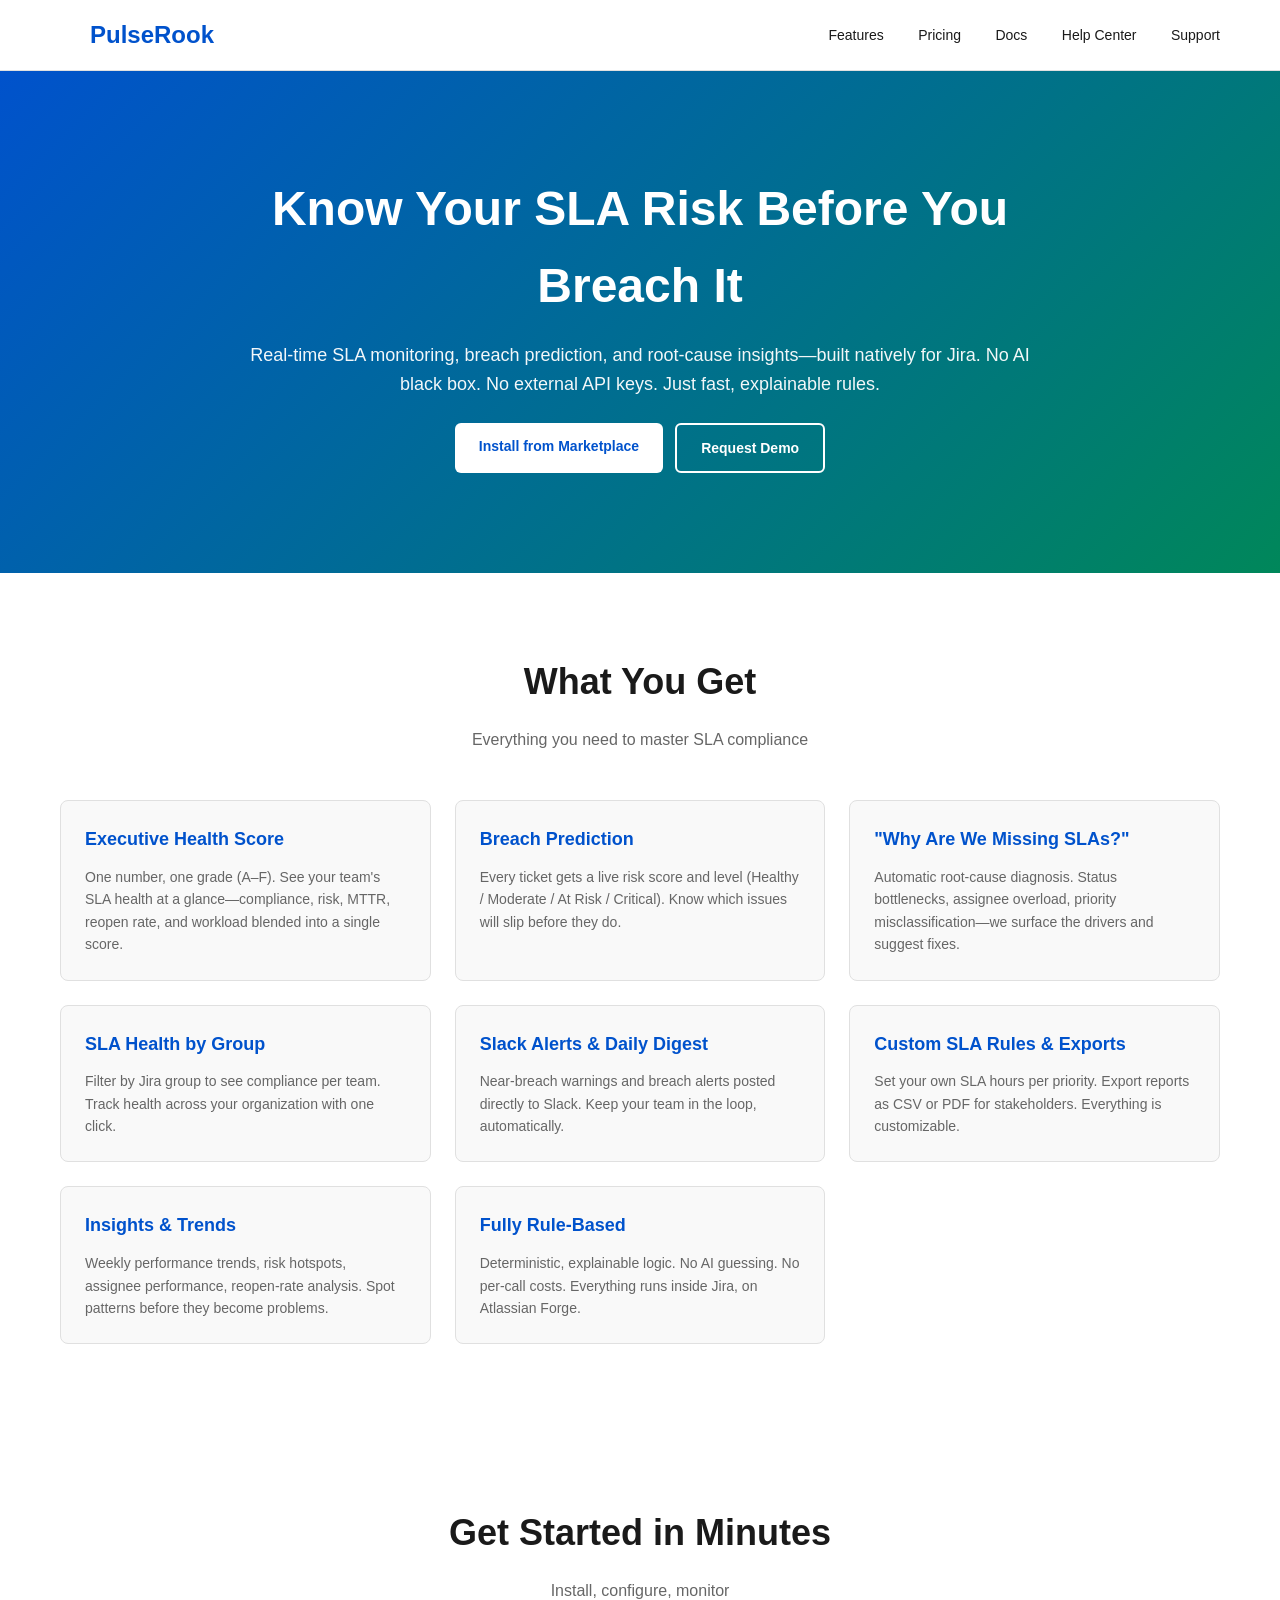
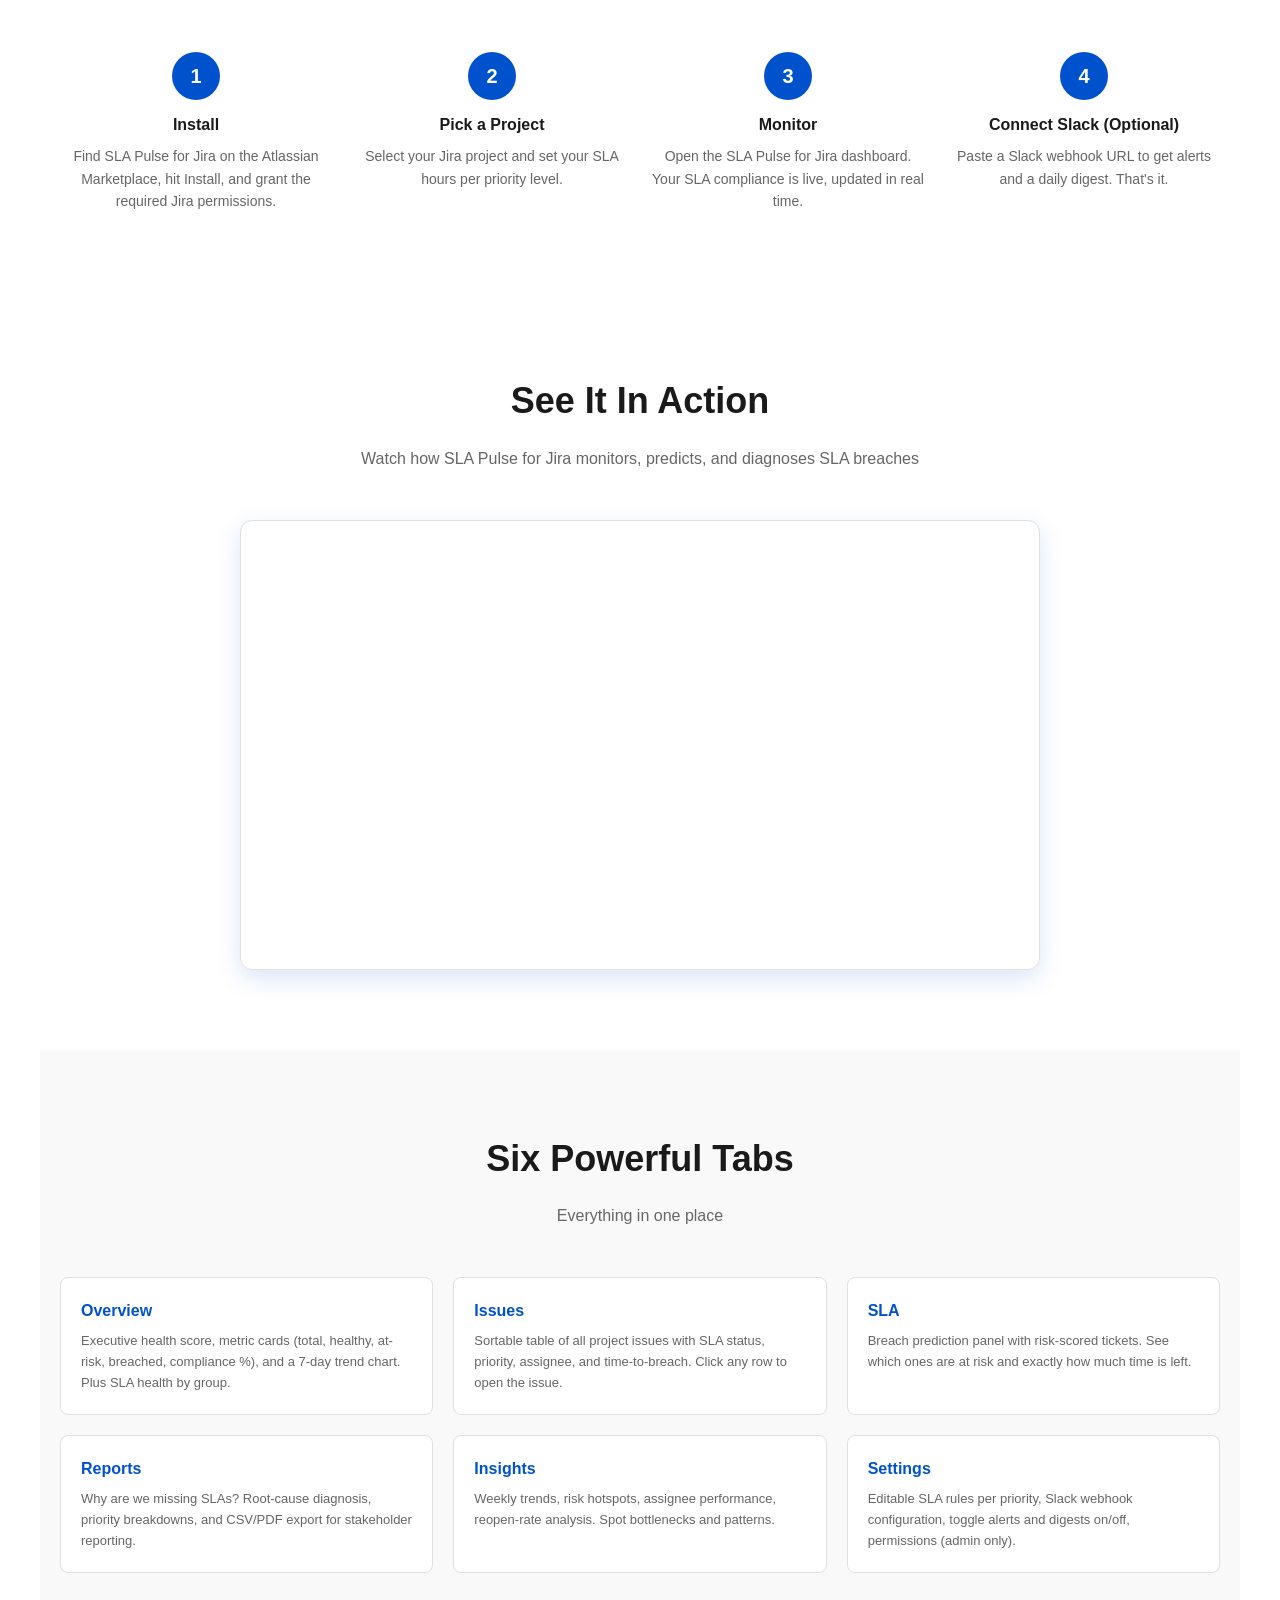
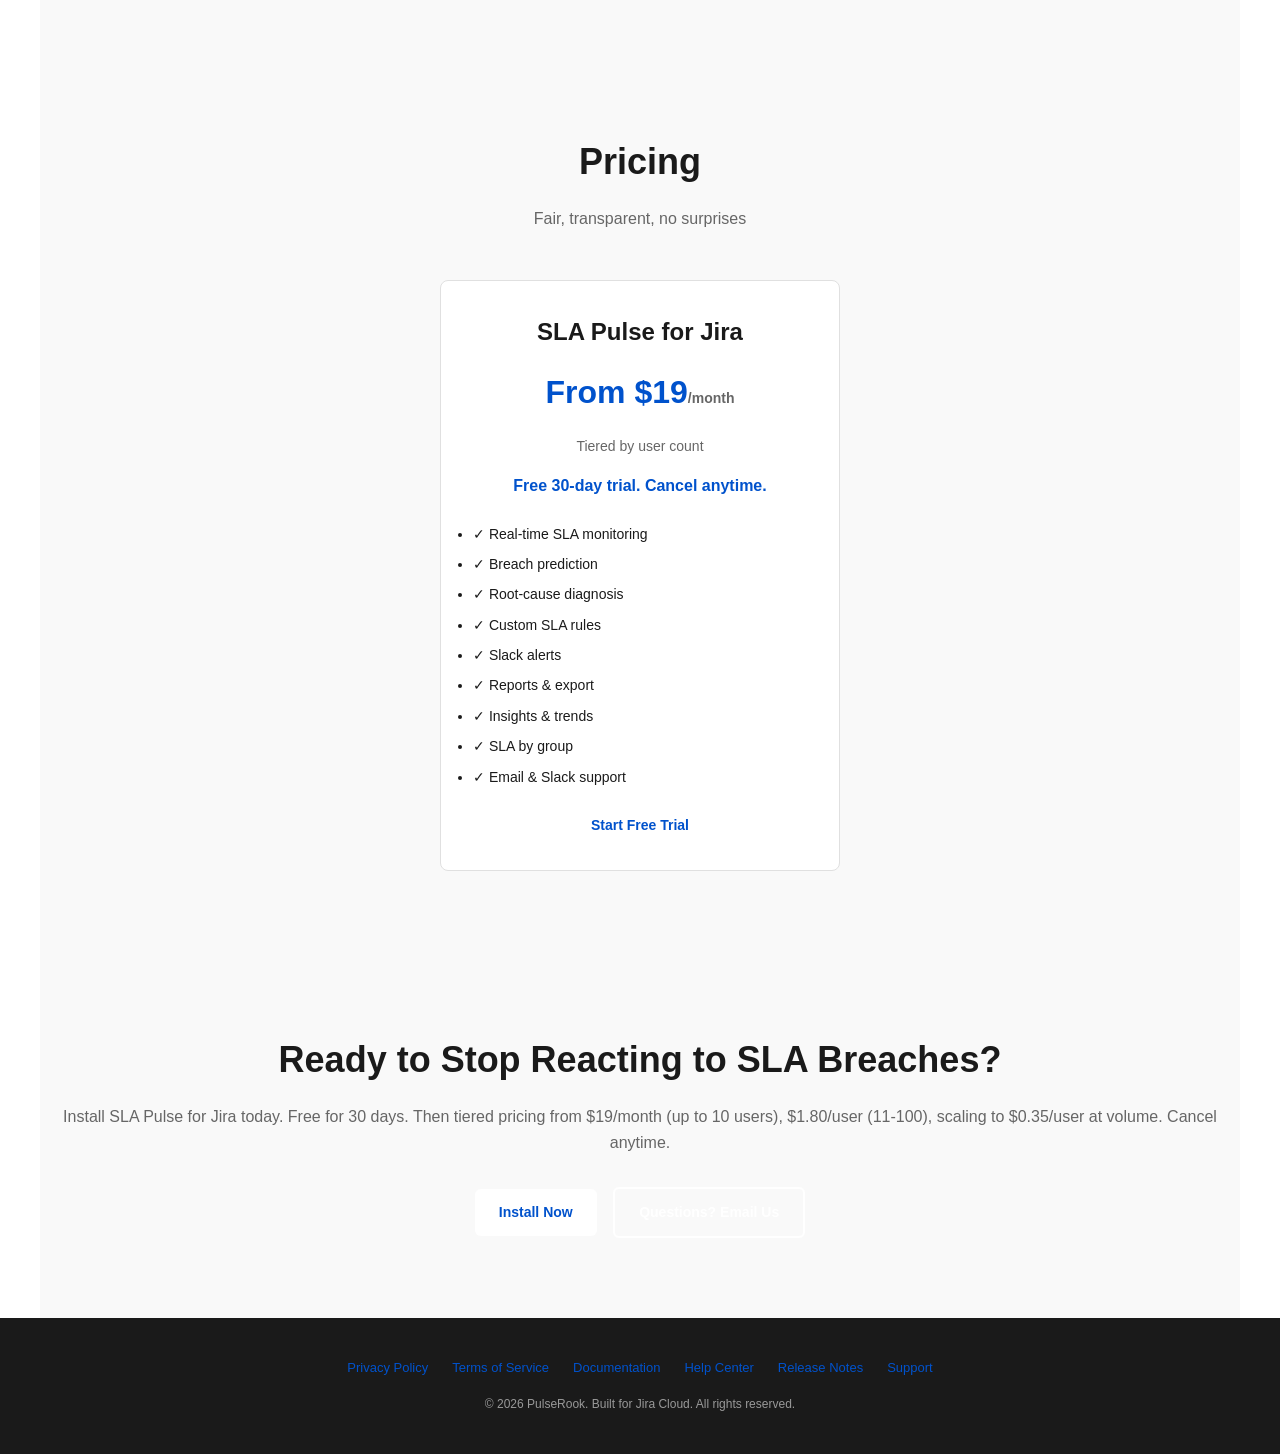
==== index.html @ 2aac39d2 "Embed YouTube demo video on homepage and help center Add a responsive 16:9 YouTube embed (SLA Pulse " ====
<!DOCTYPE html>
<html lang="en">
<head>
    <meta charset="UTF-8">
    <meta name="viewport" content="width=device-width, initial-scale=1.0">
    <title>PulseRook — SLA Pulse for Jira</title>
    <meta name="description" content="Monitor SLA compliance in real-time, predict breaches before they happen, and diagnose root causes—all inside Jira.">
    <style>
        * { margin: 0; padding: 0; box-sizing: border-box; }
        body { font-family: -apple-system, BlinkMacSystemFont, "Segoe UI", Roboto, "Helvetica Neue", sans-serif; line-height: 1.6; color: #1a1a1a; }
        header { background: #fff; border-bottom: 1px solid #e0e0e0; padding: 16px 0; position: sticky; top: 0; z-index: 100; }
        header nav { max-width: 1200px; margin: 0 auto; padding: 0 20px; display: flex; justify-content: space-between; align-items: center; }
        header .logo { font-size: 24px; font-weight: 700; color: #0052CC; text-decoration: none; }
        header a { text-decoration: none; color: #1a1a1a; font-size: 14px; margin-left: 30px; }
        header a:hover { color: #0052CC; }

        .hero { background: linear-gradient(135deg, #0052CC 0%, #00875A 100%); color: white; padding: 100px 20px; text-align: center; }
        .hero-content { max-width: 800px; margin: 0 auto; }
        .hero h1 { font-size: 48px; font-weight: 700; margin-bottom: 16px; }
        .hero p { font-size: 18px; margin-bottom: 24px; opacity: 0.95; }
        .cta-buttons { display: flex; gap: 12px; justify-content: center; flex-wrap: wrap; }
        .btn { padding: 12px 24px; border-radius: 6px; text-decoration: none; font-weight: 600; font-size: 14px; cursor: pointer; border: none; transition: all 0.3s; }
        .btn-primary { background: white; color: #0052CC; }
        .btn-primary:hover { background: #f5f5f5; }
        .btn-secondary { background: transparent; color: white; border: 2px solid white; }
        .btn-secondary:hover { background: rgba(255,255,255,0.1); }

        .section { max-width: 1200px; margin: 0 auto; padding: 80px 20px; }
        .section h2 { font-size: 36px; font-weight: 700; margin-bottom: 16px; text-align: center; color: #1a1a1a; }
        .section-subtitle { text-align: center; font-size: 16px; color: #666; margin-bottom: 48px; }

        .features { display: grid; grid-template-columns: repeat(auto-fit, minmax(300px, 1fr)); gap: 24px; }
        .feature-card { padding: 24px; background: #f9f9f9; border-radius: 8px; border: 1px solid #e0e0e0; }
        .feature-card h3 { font-size: 18px; font-weight: 700; margin-bottom: 12px; color: #0052CC; }
        .feature-card p { font-size: 14px; color: #666; }

        .pricing { background: #f9f9f9; }
        .pricing-card { background: white; border: 1px solid #e0e0e0; border-radius: 8px; padding: 32px; text-align: center; margin: 0 auto; max-width: 400px; }
        .pricing-card h3 { font-size: 24px; font-weight: 700; margin-bottom: 8px; }
        .pricing-card .price { font-size: 32px; font-weight: 700; color: #0052CC; margin: 16px 0; }
        .pricing-card .period { color: #666; font-size: 14px; }
        .pricing-card .benefits { text-align: left; margin: 24px 0; font-size: 14px; }
        .pricing-card .benefits li { margin: 8px 0; }
        .pricing-card .btn { width: 100%; margin-top: 24px; }

        .how-it-works { background: white; }
        .steps { display: grid; grid-template-columns: repeat(auto-fit, minmax(250px, 1fr)); gap: 24px; margin-top: 32px; }
        .step { text-align: center; }
        .step-number { display: inline-block; width: 48px; height: 48px; background: #0052CC; color: white; border-radius: 50%; line-height: 48px; font-weight: 700; font-size: 20px; margin-bottom: 12px; }
        .step h3 { font-size: 16px; font-weight: 700; margin-bottom: 8px; }
        .step p { font-size: 14px; color: #666; }

        .video-section { background: white; }
        .video-wrapper { position: relative; max-width: 800px; margin: 0 auto; aspect-ratio: 16 / 9; border-radius: 12px; overflow: hidden; border: 1px solid #e0e0e0; box-shadow: 0 8px 24px rgba(0, 82, 204, 0.15); }
        .video-wrapper iframe { width: 100%; height: 100%; display: block; border: 0; }

        .tabs { background: #f9f9f9; }
        .tabs-content { display: grid; grid-template-columns: repeat(auto-fit, minmax(280px, 1fr)); gap: 20px; margin-top: 32px; }
        .tab-card { background: white; padding: 20px; border-radius: 8px; border: 1px solid #e0e0e0; }
        .tab-card .tab-name { font-size: 16px; font-weight: 700; color: #0052CC; margin-bottom: 8px; }
        .tab-card p { font-size: 13px; color: #666; }

        footer { background: #1a1a1a; color: white; padding: 40px 20px; text-align: center; }
        footer a { color: #0052CC; text-decoration: none; }
        footer a:hover { text-decoration: underline; }
        .footer-links { max-width: 1200px; margin: 0 auto; display: flex; justify-content: center; gap: 24px; flex-wrap: wrap; font-size: 13px; margin-bottom: 16px; }
        .footer-copyright { font-size: 12px; color: #999; }
    </style>
</head>
<body>
    <!-- Header -->
    <header>
        <nav>
            <a href="#" class="logo">PulseRook</a>
            <div>
                <a href="#features">Features</a>
                <a href="#pricing">Pricing</a>
                <a href="https://pulserook.com/documentation.html" target="_blank">Docs</a>
                <a href="https://pulserook.com/help-center.html" target="_blank">Help Center</a>
                <a href="mailto:support@pulserook.com">Support</a>
            </div>
        </nav>
    </header>

    <!-- Hero -->
    <section class="hero">
        <div class="hero-content">
            <h1>Know Your SLA Risk Before You Breach It</h1>
            <p>Real-time SLA monitoring, breach prediction, and root-cause insights—built natively for Jira. No AI black box. No external API keys. Just fast, explainable rules.</p>
            <div class="cta-buttons">
                <a href="https://marketplace.atlassian.com" class="btn btn-primary">Install from Marketplace</a>
                <a href="mailto:support@pulserook.com?subject=SLA Pulse for Jira Demo" class="btn btn-secondary">Request Demo</a>
            </div>
        </div>
    </section>

    <!-- Features -->
    <section class="section">
        <h2>What You Get</h2>
        <p class="section-subtitle">Everything you need to master SLA compliance</p>
        <div class="features">
            <div class="feature-card">
                <h3>Executive Health Score</h3>
                <p>One number, one grade (A–F). See your team's SLA health at a glance—compliance, risk, MTTR, reopen rate, and workload blended into a single score.</p>
            </div>
            <div class="feature-card">
                <h3>Breach Prediction</h3>
                <p>Every ticket gets a live risk score and level (Healthy / Moderate / At Risk / Critical). Know which issues will slip before they do.</p>
            </div>
            <div class="feature-card">
                <h3>"Why Are We Missing SLAs?"</h3>
                <p>Automatic root-cause diagnosis. Status bottlenecks, assignee overload, priority misclassification—we surface the drivers and suggest fixes.</p>
            </div>
            <div class="feature-card">
                <h3>SLA Health by Group</h3>
                <p>Filter by Jira group to see compliance per team. Track health across your organization with one click.</p>
            </div>
            <div class="feature-card">
                <h3>Slack Alerts & Daily Digest</h3>
                <p>Near-breach warnings and breach alerts posted directly to Slack. Keep your team in the loop, automatically.</p>
            </div>
            <div class="feature-card">
                <h3>Custom SLA Rules & Exports</h3>
                <p>Set your own SLA hours per priority. Export reports as CSV or PDF for stakeholders. Everything is customizable.</p>
            </div>
            <div class="feature-card">
                <h3>Insights & Trends</h3>
                <p>Weekly performance trends, risk hotspots, assignee performance, reopen-rate analysis. Spot patterns before they become problems.</p>
            </div>
            <div class="feature-card">
                <h3>Fully Rule-Based</h3>
                <p>Deterministic, explainable logic. No AI guessing. No per-call costs. Everything runs inside Jira, on Atlassian Forge.</p>
            </div>
        </div>
    </section>

    <!-- How It Works -->
    <section class="section how-it-works">
        <h2>Get Started in Minutes</h2>
        <p class="section-subtitle">Install, configure, monitor</p>
        <div class="steps">
            <div class="step">
                <div class="step-number">1</div>
                <h3>Install</h3>
                <p>Find SLA Pulse for Jira on the Atlassian Marketplace, hit Install, and grant the required Jira permissions.</p>
            </div>
            <div class="step">
                <div class="step-number">2</div>
                <h3>Pick a Project</h3>
                <p>Select your Jira project and set your SLA hours per priority level.</p>
            </div>
            <div class="step">
                <div class="step-number">3</div>
                <h3>Monitor</h3>
                <p>Open the SLA Pulse for Jira dashboard. Your SLA compliance is live, updated in real time.</p>
            </div>
            <div class="step">
                <div class="step-number">4</div>
                <h3>Connect Slack (Optional)</h3>
                <p>Paste a Slack webhook URL to get alerts and a daily digest. That's it.</p>
            </div>
        </div>
    </section>

    <!-- Demo Video -->
    <section class="section video-section">
        <h2>See It In Action</h2>
        <p class="section-subtitle">Watch how SLA Pulse for Jira monitors, predicts, and diagnoses SLA breaches</p>
        <div class="video-wrapper">
            <iframe
                src="https://www.youtube.com/embed/7v_6nuRh0h0"
                title="Stop Missing SLA Deadlines | SLA Pulse for Jira"
                allow="accelerometer; autoplay; clipboard-write; encrypted-media; gyroscope; picture-in-picture"
                allowfullscreen
                loading="lazy"></iframe>
        </div>
    </section>

    <!-- Tabs Overview -->
    <section class="section tabs">
        <h2>Six Powerful Tabs</h2>
        <p class="section-subtitle">Everything in one place</p>
        <div class="tabs-content">
            <div class="tab-card">
                <div class="tab-name">Overview</div>
                <p>Executive health score, metric cards (total, healthy, at-risk, breached, compliance %), and a 7-day trend chart. Plus SLA health by group.</p>
            </div>
            <div class="tab-card">
                <div class="tab-name">Issues</div>
                <p>Sortable table of all project issues with SLA status, priority, assignee, and time-to-breach. Click any row to open the issue.</p>
            </div>
            <div class="tab-card">
                <div class="tab-name">SLA</div>
                <p>Breach prediction panel with risk-scored tickets. See which ones are at risk and exactly how much time is left.</p>
            </div>
            <div class="tab-card">
                <div class="tab-name">Reports</div>
                <p>Why are we missing SLAs? Root-cause diagnosis, priority breakdowns, and CSV/PDF export for stakeholder reporting.</p>
            </div>
            <div class="tab-card">
                <div class="tab-name">Insights</div>
                <p>Weekly trends, risk hotspots, assignee performance, reopen-rate analysis. Spot bottlenecks and patterns.</p>
            </div>
            <div class="tab-card">
                <div class="tab-name">Settings</div>
                <p>Editable SLA rules per priority, Slack webhook configuration, toggle alerts and digests on/off, permissions (admin only).</p>
            </div>
        </div>
    </section>

    <!-- Pricing -->
    <section class="section pricing">
        <h2>Pricing</h2>
        <p class="section-subtitle">Fair, transparent, no surprises</p>
        <div class="pricing-card">
            <h3>SLA Pulse for Jira</h3>
            <div class="price">From $19<span class="period">/month</span></div>
            <p style="color: #666; font-size: 14px; margin-bottom: 16px;">Tiered by user count</p>
            <p style="color: #0052CC; font-weight: 600; margin-bottom: 16px;">Free 30-day trial. Cancel anytime.</p>
            <ul class="benefits">
                <li>✓ Real-time SLA monitoring</li>
                <li>✓ Breach prediction</li>
                <li>✓ Root-cause diagnosis</li>
                <li>✓ Custom SLA rules</li>
                <li>✓ Slack alerts</li>
                <li>✓ Reports & export</li>
                <li>✓ Insights & trends</li>
                <li>✓ SLA by group</li>
                <li>✓ Email & Slack support</li>
            </ul>
            <a href="https://marketplace.atlassian.com" class="btn btn-primary">Start Free Trial</a>
        </div>
    </section>

    <!-- CTA -->
    <section class="section" style="text-align: center; background: #f9f9f9;">
        <h2>Ready to Stop Reacting to SLA Breaches?</h2>
        <p style="font-size: 16px; color: #666; margin: 16px 0 32px;">Install SLA Pulse for Jira today. Free for 30 days. Then tiered pricing from $19/month (up to 10 users), $1.80/user (11-100), scaling to $0.35/user at volume. Cancel anytime.</p>
        <a href="https://marketplace.atlassian.com" class="btn btn-primary" style="display: inline-block; margin-right: 12px;">Install Now</a>
        <a href="mailto:support@pulserook.com" class="btn btn-secondary" style="display: inline-block;">Questions? Email Us</a>
    </section>

    <!-- Footer -->
    <footer>
        <div class="footer-links">
            <a href="https://pulserook.com/privacy.html">Privacy Policy</a>
            <a href="https://pulserook.com/terms.html">Terms of Service</a>
            <a href="https://pulserook.com/documentation.html">Documentation</a>
            <a href="https://pulserook.com/help-center.html">Help Center</a>
            <a href="https://pulserook.com/release-notes.html">Release Notes</a>
            <a href="mailto:support@pulserook.com">Support</a>
        </div>
        <div class="footer-copyright">
            © 2026 PulseRook. Built for Jira Cloud. All rights reserved.
        </div>
    </footer>
</body>
</html>
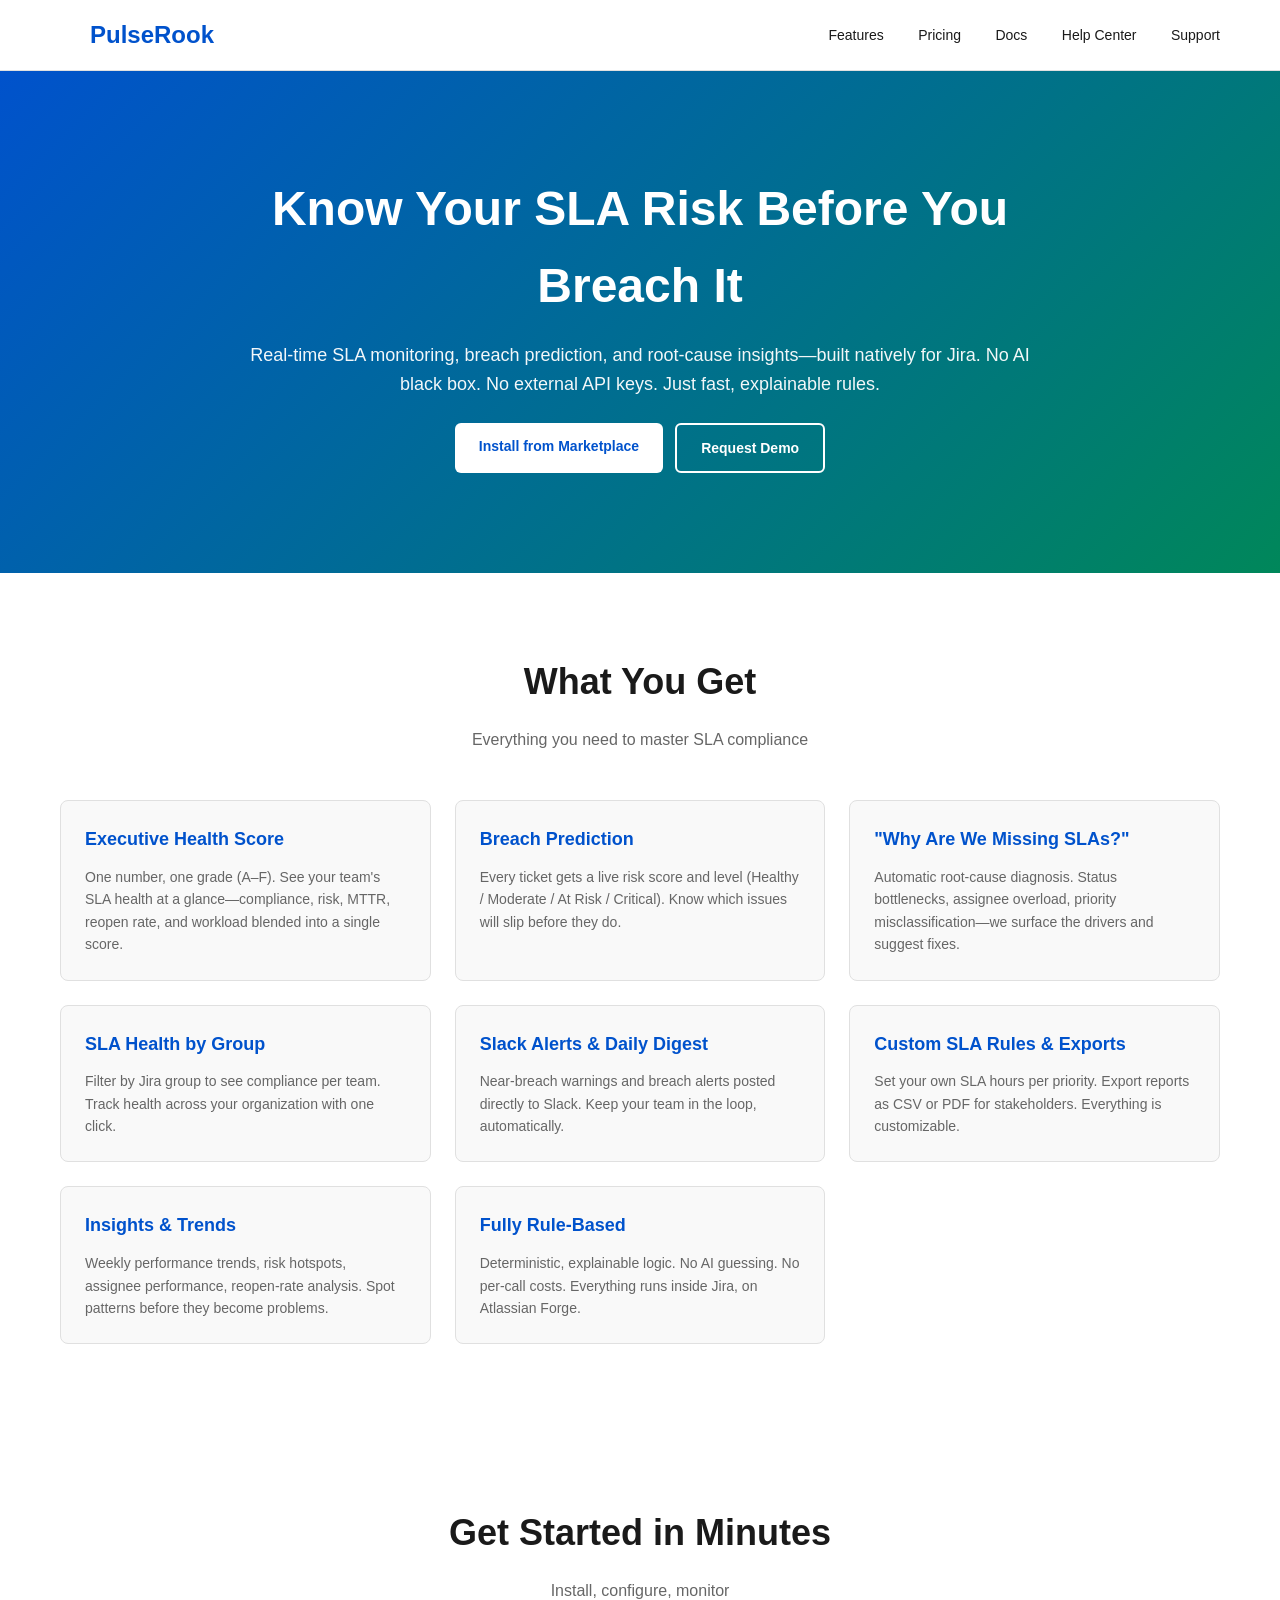
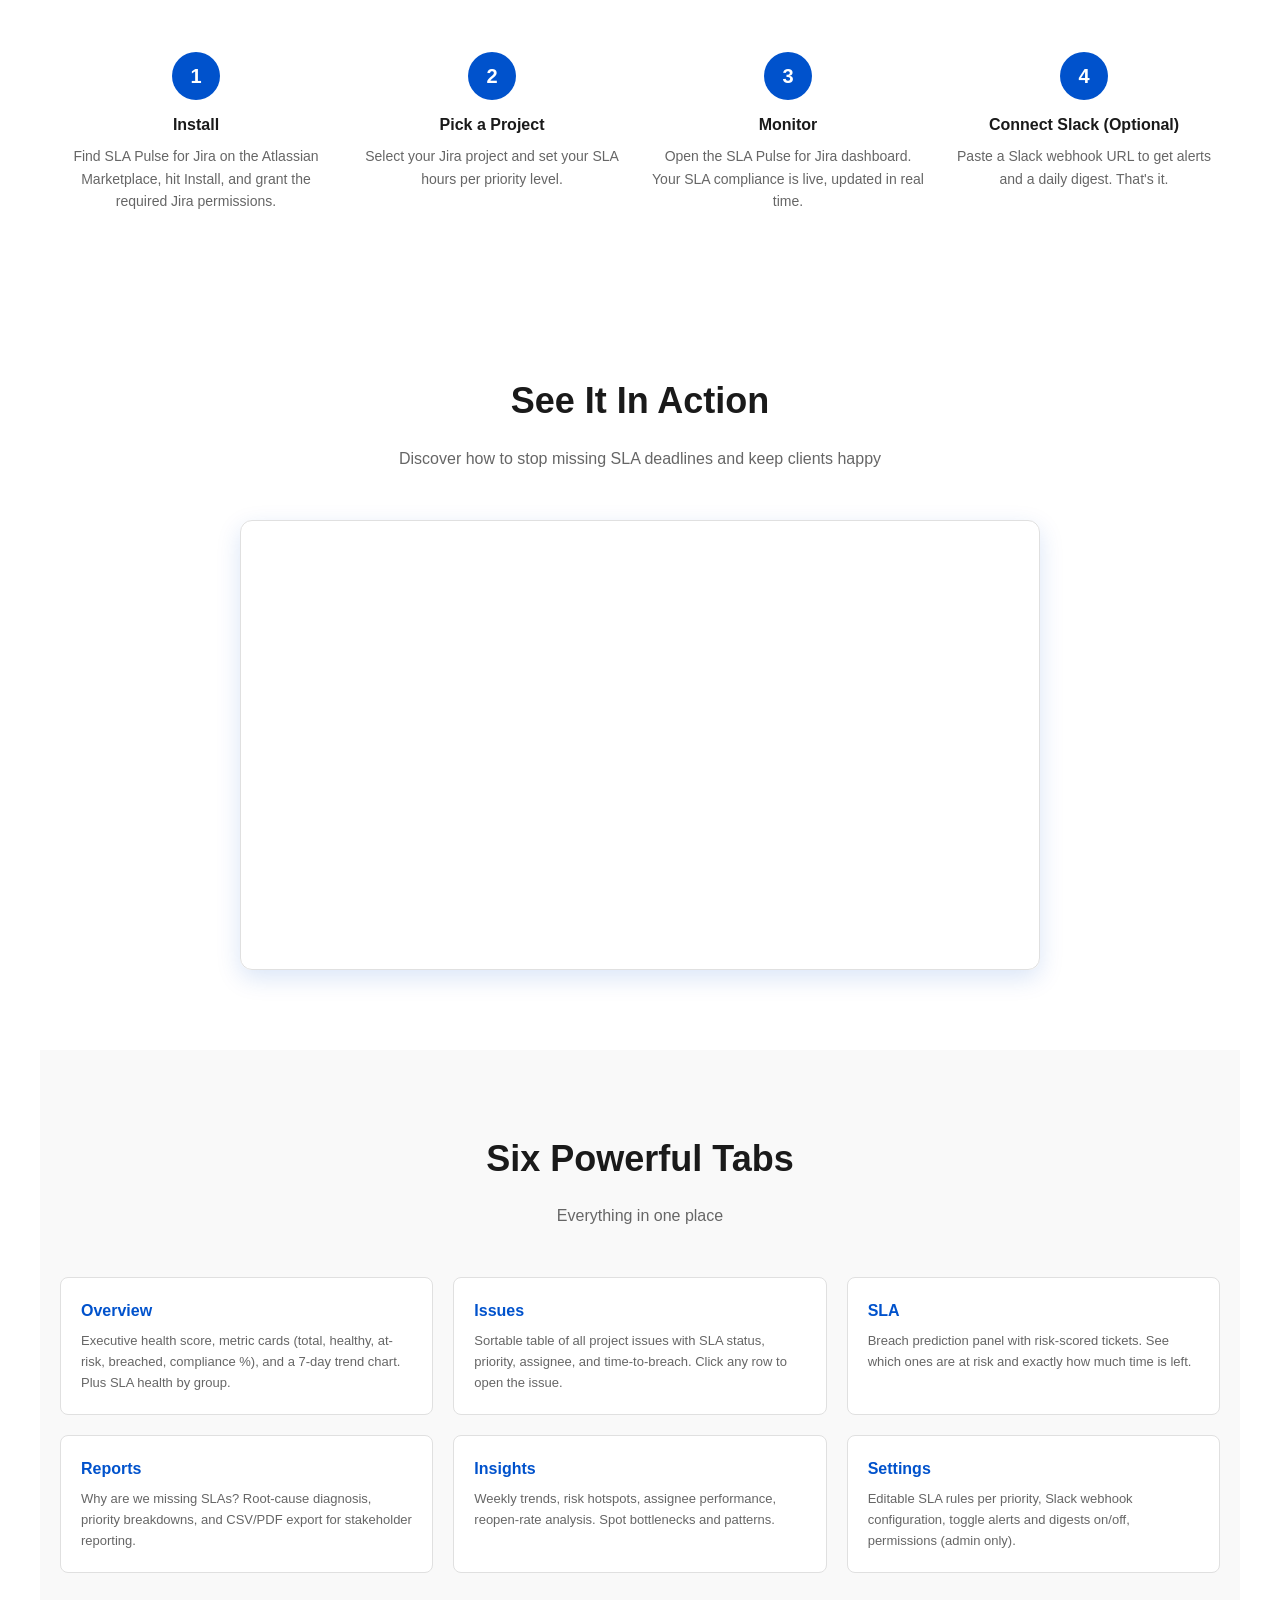
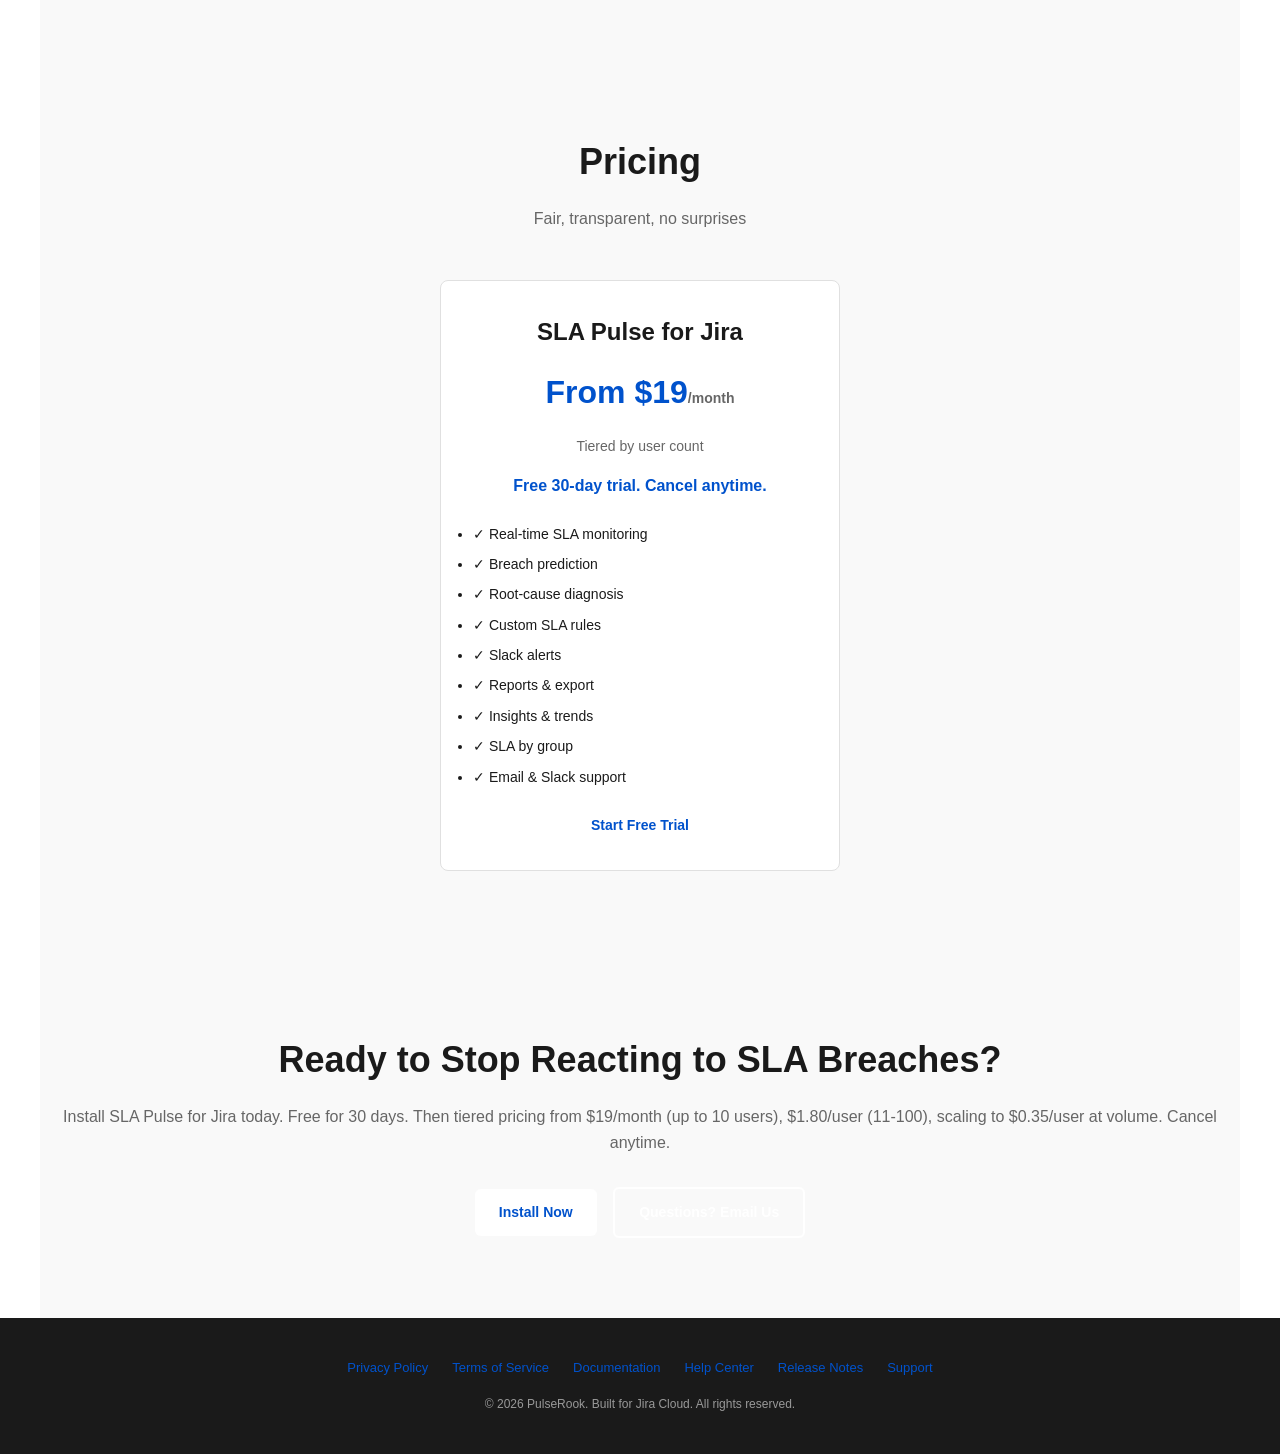
==== commit 6659b827: "Update video section subtitles for promotional video Co-Authored-By: Claude Sonnet 5 <noreply@anthro" ====
--- a/index.html
+++ b/index.html
@@ -165,7 +165,7 @@
     <!-- Demo Video -->
     <section class="section video-section">
         <h2>See It In Action</h2>
-        <p class="section-subtitle">Watch how SLA Pulse for Jira monitors, predicts, and diagnoses SLA breaches</p>
+        <p class="section-subtitle">Discover how to stop missing SLA deadlines and keep clients happy</p>
         <div class="video-wrapper">
             <iframe
                 src="https://www.youtube.com/embed/7v_6nuRh0h0"
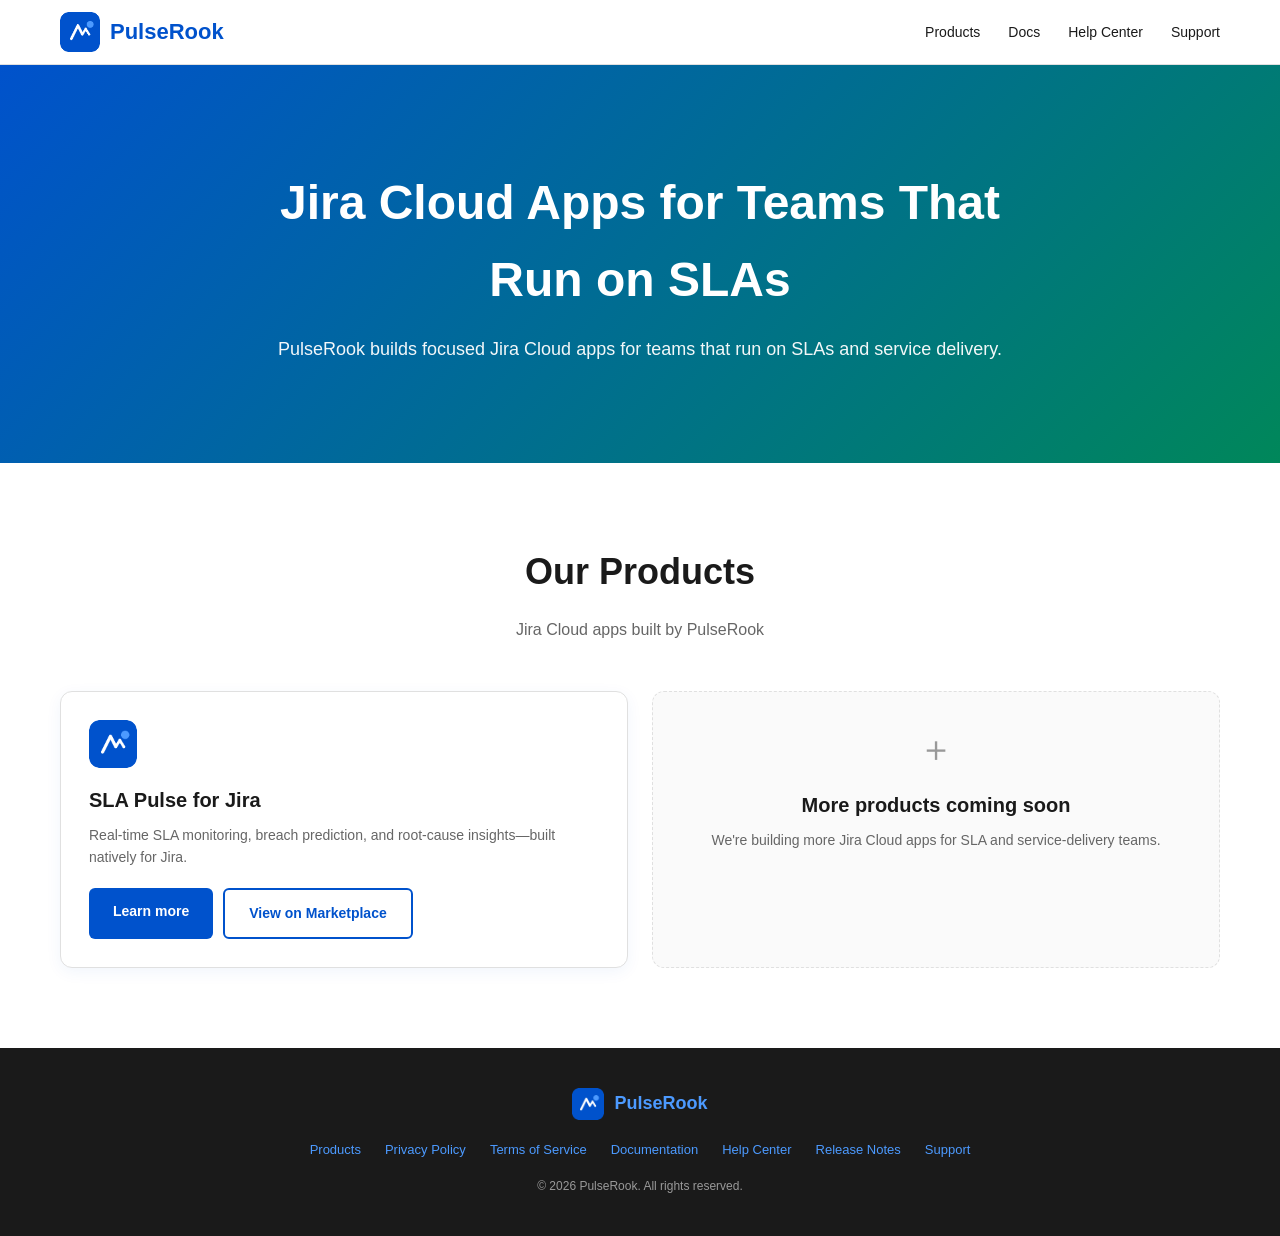
==== commit a024b0a7: "Restructure site as a multi-product company site - New company homepage (index.html) with a short Pu" ====
--- a/index.html
+++ b/index.html
@@ -3,255 +3,94 @@
 <head>
     <meta charset="UTF-8">
     <meta name="viewport" content="width=device-width, initial-scale=1.0">
-    <title>PulseRook — SLA Pulse for Jira</title>
-    <meta name="description" content="Monitor SLA compliance in real-time, predict breaches before they happen, and diagnose root causes—all inside Jira.">
+    <title>PulseRook — Jira Cloud Apps</title>
+    <meta name="description" content="PulseRook builds Jira Cloud apps for teams that run on SLAs and service delivery.">
+    <link rel="icon" type="image/png" href="assets/pulserook-logo.png">
+    <link rel="stylesheet" href="assets/site.css">
     <style>
         * { margin: 0; padding: 0; box-sizing: border-box; }
         body { font-family: -apple-system, BlinkMacSystemFont, "Segoe UI", Roboto, "Helvetica Neue", sans-serif; line-height: 1.6; color: #1a1a1a; }
-        header { background: #fff; border-bottom: 1px solid #e0e0e0; padding: 16px 0; position: sticky; top: 0; z-index: 100; }
-        header nav { max-width: 1200px; margin: 0 auto; padding: 0 20px; display: flex; justify-content: space-between; align-items: center; }
-        header .logo { font-size: 24px; font-weight: 700; color: #0052CC; text-decoration: none; }
-        header a { text-decoration: none; color: #1a1a1a; font-size: 14px; margin-left: 30px; }
-        header a:hover { color: #0052CC; }
 
         .hero { background: linear-gradient(135deg, #0052CC 0%, #00875A 100%); color: white; padding: 100px 20px; text-align: center; }
         .hero-content { max-width: 800px; margin: 0 auto; }
         .hero h1 { font-size: 48px; font-weight: 700; margin-bottom: 16px; }
-        .hero p { font-size: 18px; margin-bottom: 24px; opacity: 0.95; }
-        .cta-buttons { display: flex; gap: 12px; justify-content: center; flex-wrap: wrap; }
-        .btn { padding: 12px 24px; border-radius: 6px; text-decoration: none; font-weight: 600; font-size: 14px; cursor: pointer; border: none; transition: all 0.3s; }
-        .btn-primary { background: white; color: #0052CC; }
-        .btn-primary:hover { background: #f5f5f5; }
-        .btn-secondary { background: transparent; color: white; border: 2px solid white; }
-        .btn-secondary:hover { background: rgba(255,255,255,0.1); }
+        .hero p { font-size: 18px; opacity: 0.95; }
 
         .section { max-width: 1200px; margin: 0 auto; padding: 80px 20px; }
         .section h2 { font-size: 36px; font-weight: 700; margin-bottom: 16px; text-align: center; color: #1a1a1a; }
         .section-subtitle { text-align: center; font-size: 16px; color: #666; margin-bottom: 48px; }
-
-        .features { display: grid; grid-template-columns: repeat(auto-fit, minmax(300px, 1fr)); gap: 24px; }
-        .feature-card { padding: 24px; background: #f9f9f9; border-radius: 8px; border: 1px solid #e0e0e0; }
-        .feature-card h3 { font-size: 18px; font-weight: 700; margin-bottom: 12px; color: #0052CC; }
-        .feature-card p { font-size: 14px; color: #666; }
-
-        .pricing { background: #f9f9f9; }
-        .pricing-card { background: white; border: 1px solid #e0e0e0; border-radius: 8px; padding: 32px; text-align: center; margin: 0 auto; max-width: 400px; }
-        .pricing-card h3 { font-size: 24px; font-weight: 700; margin-bottom: 8px; }
-        .pricing-card .price { font-size: 32px; font-weight: 700; color: #0052CC; margin: 16px 0; }
-        .pricing-card .period { color: #666; font-size: 14px; }
-        .pricing-card .benefits { text-align: left; margin: 24px 0; font-size: 14px; }
-        .pricing-card .benefits li { margin: 8px 0; }
-        .pricing-card .btn { width: 100%; margin-top: 24px; }
-
-        .how-it-works { background: white; }
-        .steps { display: grid; grid-template-columns: repeat(auto-fit, minmax(250px, 1fr)); gap: 24px; margin-top: 32px; }
-        .step { text-align: center; }
-        .step-number { display: inline-block; width: 48px; height: 48px; background: #0052CC; color: white; border-radius: 50%; line-height: 48px; font-weight: 700; font-size: 20px; margin-bottom: 12px; }
-        .step h3 { font-size: 16px; font-weight: 700; margin-bottom: 8px; }
-        .step p { font-size: 14px; color: #666; }
-
-        .video-section { background: white; }
-        .video-wrapper { position: relative; max-width: 800px; margin: 0 auto; aspect-ratio: 16 / 9; border-radius: 12px; overflow: hidden; border: 1px solid #e0e0e0; box-shadow: 0 8px 24px rgba(0, 82, 204, 0.15); }
-        .video-wrapper iframe { width: 100%; height: 100%; display: block; border: 0; }
-
-        .tabs { background: #f9f9f9; }
-        .tabs-content { display: grid; grid-template-columns: repeat(auto-fit, minmax(280px, 1fr)); gap: 20px; margin-top: 32px; }
-        .tab-card { background: white; padding: 20px; border-radius: 8px; border: 1px solid #e0e0e0; }
-        .tab-card .tab-name { font-size: 16px; font-weight: 700; color: #0052CC; margin-bottom: 8px; }
-        .tab-card p { font-size: 13px; color: #666; }
-
-        footer { background: #1a1a1a; color: white; padding: 40px 20px; text-align: center; }
-        footer a { color: #0052CC; text-decoration: none; }
-        footer a:hover { text-decoration: underline; }
-        .footer-links { max-width: 1200px; margin: 0 auto; display: flex; justify-content: center; gap: 24px; flex-wrap: wrap; font-size: 13px; margin-bottom: 16px; }
-        .footer-copyright { font-size: 12px; color: #999; }
     </style>
 </head>
 <body>
     <!-- Header -->
-    <header>
-        <nav>
-            <a href="#" class="logo">PulseRook</a>
-            <div>
-                <a href="#features">Features</a>
-                <a href="#pricing">Pricing</a>
-                <a href="https://pulserook.com/documentation.html" target="_blank">Docs</a>
-                <a href="https://pulserook.com/help-center.html" target="_blank">Help Center</a>
+    <header class="site-header">
+        <div class="site-header-inner">
+            <a href="index.html" class="brand">
+                <img src="assets/pulserook-logo.png" alt="PulseRook logo" class="brand-logo">
+                <span class="brand-name">PulseRook</span>
+            </a>
+            <input type="checkbox" id="nav-toggle" class="nav-toggle-checkbox">
+            <label for="nav-toggle" class="nav-toggle-label" aria-label="Toggle menu">
+                <span></span><span></span><span></span>
+            </label>
+            <nav class="site-nav">
+                <a href="index.html#products">Products</a>
+                <a href="documentation.html">Docs</a>
+                <a href="help-center.html">Help Center</a>
                 <a href="mailto:support@pulserook.com">Support</a>
-            </div>
-        </nav>
+            </nav>
+        </div>
     </header>
 
-    <!-- Hero -->
+    <!-- Hero / Company intro -->
     <section class="hero">
         <div class="hero-content">
-            <h1>Know Your SLA Risk Before You Breach It</h1>
-            <p>Real-time SLA monitoring, breach prediction, and root-cause insights—built natively for Jira. No AI black box. No external API keys. Just fast, explainable rules.</p>
-            <div class="cta-buttons">
-                <a href="https://marketplace.atlassian.com" class="btn btn-primary">Install from Marketplace</a>
-                <a href="mailto:support@pulserook.com?subject=SLA Pulse for Jira Demo" class="btn btn-secondary">Request Demo</a>
+            <h1>Jira Cloud Apps for Teams That Run on SLAs</h1>
+            <p>PulseRook builds focused Jira Cloud apps for teams that run on SLAs and service delivery.</p>
+        </div>
+    </section>
+
+    <!-- Our Products -->
+    <section class="section" id="products">
+        <h2>Our Products</h2>
+        <p class="section-subtitle">Jira Cloud apps built by PulseRook</p>
+        <div class="products-grid">
+            <div class="product-card">
+                <img src="assets/pulserook-logo.png" alt="SLA Pulse for Jira logo" class="product-logo">
+                <h3>SLA Pulse for Jira</h3>
+                <p>Real-time SLA monitoring, breach prediction, and root-cause insights—built natively for Jira.</p>
+                <div class="product-actions">
+                    <a href="sla-pulse-for-jira.html" class="btn btn-primary">Learn more</a>
+                    <a href="https://marketplace.atlassian.com/apps/3460167006/sla-pulse-for-jira" class="btn btn-secondary">View on Marketplace</a>
+                </div>
+            </div>
+            <div class="product-card coming-soon">
+                <div class="coming-soon-icon">＋</div>
+                <h3>More products coming soon</h3>
+                <p>We're building more Jira Cloud apps for SLA and service-delivery teams.</p>
             </div>
         </div>
     </section>
 
-    <!-- Features -->
-    <section class="section">
-        <h2>What You Get</h2>
-        <p class="section-subtitle">Everything you need to master SLA compliance</p>
-        <div class="features">
-            <div class="feature-card">
-                <h3>Executive Health Score</h3>
-                <p>One number, one grade (A–F). See your team's SLA health at a glance—compliance, risk, MTTR, reopen rate, and workload blended into a single score.</p>
+    <!-- Footer -->
+    <footer class="site-footer">
+        <div class="site-footer-inner">
+            <a href="index.html" class="footer-brand">
+                <img src="assets/pulserook-logo.png" alt="PulseRook logo" class="footer-logo">
+                <span>PulseRook</span>
+            </a>
+            <div class="footer-links">
+                <a href="index.html#products">Products</a>
+                <a href="privacy.html">Privacy Policy</a>
+                <a href="terms.html">Terms of Service</a>
+                <a href="documentation.html">Documentation</a>
+                <a href="help-center.html">Help Center</a>
+                <a href="release-notes.html">Release Notes</a>
+                <a href="mailto:support@pulserook.com">Support</a>
             </div>
-            <div class="feature-card">
-                <h3>Breach Prediction</h3>
-                <p>Every ticket gets a live risk score and level (Healthy / Moderate / At Risk / Critical). Know which issues will slip before they do.</p>
+            <div class="footer-copyright">
+                © 2026 PulseRook. All rights reserved.
             </div>
-            <div class="feature-card">
-                <h3>"Why Are We Missing SLAs?"</h3>
-                <p>Automatic root-cause diagnosis. Status bottlenecks, assignee overload, priority misclassification—we surface the drivers and suggest fixes.</p>
-            </div>
-            <div class="feature-card">
-                <h3>SLA Health by Group</h3>
-                <p>Filter by Jira group to see compliance per team. Track health across your organization with one click.</p>
-            </div>
-            <div class="feature-card">
-                <h3>Slack Alerts & Daily Digest</h3>
-                <p>Near-breach warnings and breach alerts posted directly to Slack. Keep your team in the loop, automatically.</p>
-            </div>
-            <div class="feature-card">
-                <h3>Custom SLA Rules & Exports</h3>
-                <p>Set your own SLA hours per priority. Export reports as CSV or PDF for stakeholders. Everything is customizable.</p>
-            </div>
-            <div class="feature-card">
-                <h3>Insights & Trends</h3>
-                <p>Weekly performance trends, risk hotspots, assignee performance, reopen-rate analysis. Spot patterns before they become problems.</p>
-            </div>
-            <div class="feature-card">
-                <h3>Fully Rule-Based</h3>
-                <p>Deterministic, explainable logic. No AI guessing. No per-call costs. Everything runs inside Jira, on Atlassian Forge.</p>
-            </div>
-        </div>
-    </section>
-
-    <!-- How It Works -->
-    <section class="section how-it-works">
-        <h2>Get Started in Minutes</h2>
-        <p class="section-subtitle">Install, configure, monitor</p>
-        <div class="steps">
-            <div class="step">
-                <div class="step-number">1</div>
-                <h3>Install</h3>
-                <p>Find SLA Pulse for Jira on the Atlassian Marketplace, hit Install, and grant the required Jira permissions.</p>
-            </div>
-            <div class="step">
-                <div class="step-number">2</div>
-                <h3>Pick a Project</h3>
-                <p>Select your Jira project and set your SLA hours per priority level.</p>
-            </div>
-            <div class="step">
-                <div class="step-number">3</div>
-                <h3>Monitor</h3>
-                <p>Open the SLA Pulse for Jira dashboard. Your SLA compliance is live, updated in real time.</p>
-            </div>
-            <div class="step">
-                <div class="step-number">4</div>
-                <h3>Connect Slack (Optional)</h3>
-                <p>Paste a Slack webhook URL to get alerts and a daily digest. That's it.</p>
-            </div>
-        </div>
-    </section>
-
-    <!-- Demo Video -->
-    <section class="section video-section">
-        <h2>See It In Action</h2>
-        <p class="section-subtitle">Discover how to stop missing SLA deadlines and keep clients happy</p>
-        <div class="video-wrapper">
-            <iframe
-                src="https://www.youtube.com/embed/7v_6nuRh0h0"
-                title="Stop Missing SLA Deadlines | SLA Pulse for Jira"
-                allow="accelerometer; autoplay; clipboard-write; encrypted-media; gyroscope; picture-in-picture"
-                allowfullscreen
-                loading="lazy"></iframe>
-        </div>
-    </section>
-
-    <!-- Tabs Overview -->
-    <section class="section tabs">
-        <h2>Six Powerful Tabs</h2>
-        <p class="section-subtitle">Everything in one place</p>
-        <div class="tabs-content">
-            <div class="tab-card">
-                <div class="tab-name">Overview</div>
-                <p>Executive health score, metric cards (total, healthy, at-risk, breached, compliance %), and a 7-day trend chart. Plus SLA health by group.</p>
-            </div>
-            <div class="tab-card">
-                <div class="tab-name">Issues</div>
-                <p>Sortable table of all project issues with SLA status, priority, assignee, and time-to-breach. Click any row to open the issue.</p>
-            </div>
-            <div class="tab-card">
-                <div class="tab-name">SLA</div>
-                <p>Breach prediction panel with risk-scored tickets. See which ones are at risk and exactly how much time is left.</p>
-            </div>
-            <div class="tab-card">
-                <div class="tab-name">Reports</div>
-                <p>Why are we missing SLAs? Root-cause diagnosis, priority breakdowns, and CSV/PDF export for stakeholder reporting.</p>
-            </div>
-            <div class="tab-card">
-                <div class="tab-name">Insights</div>
-                <p>Weekly trends, risk hotspots, assignee performance, reopen-rate analysis. Spot bottlenecks and patterns.</p>
-            </div>
-            <div class="tab-card">
-                <div class="tab-name">Settings</div>
-                <p>Editable SLA rules per priority, Slack webhook configuration, toggle alerts and digests on/off, permissions (admin only).</p>
-            </div>
-        </div>
-    </section>
-
-    <!-- Pricing -->
-    <section class="section pricing">
-        <h2>Pricing</h2>
-        <p class="section-subtitle">Fair, transparent, no surprises</p>
-        <div class="pricing-card">
-            <h3>SLA Pulse for Jira</h3>
-            <div class="price">From $19<span class="period">/month</span></div>
-            <p style="color: #666; font-size: 14px; margin-bottom: 16px;">Tiered by user count</p>
-            <p style="color: #0052CC; font-weight: 600; margin-bottom: 16px;">Free 30-day trial. Cancel anytime.</p>
-            <ul class="benefits">
-                <li>✓ Real-time SLA monitoring</li>
-                <li>✓ Breach prediction</li>
-                <li>✓ Root-cause diagnosis</li>
-                <li>✓ Custom SLA rules</li>
-                <li>✓ Slack alerts</li>
-                <li>✓ Reports & export</li>
-                <li>✓ Insights & trends</li>
-                <li>✓ SLA by group</li>
-                <li>✓ Email & Slack support</li>
-            </ul>
-            <a href="https://marketplace.atlassian.com" class="btn btn-primary">Start Free Trial</a>
-        </div>
-    </section>
-
-    <!-- CTA -->
-    <section class="section" style="text-align: center; background: #f9f9f9;">
-        <h2>Ready to Stop Reacting to SLA Breaches?</h2>
-        <p style="font-size: 16px; color: #666; margin: 16px 0 32px;">Install SLA Pulse for Jira today. Free for 30 days. Then tiered pricing from $19/month (up to 10 users), $1.80/user (11-100), scaling to $0.35/user at volume. Cancel anytime.</p>
-        <a href="https://marketplace.atlassian.com" class="btn btn-primary" style="display: inline-block; margin-right: 12px;">Install Now</a>
-        <a href="mailto:support@pulserook.com" class="btn btn-secondary" style="display: inline-block;">Questions? Email Us</a>
-    </section>
-
-    <!-- Footer -->
-    <footer>
-        <div class="footer-links">
-            <a href="https://pulserook.com/privacy.html">Privacy Policy</a>
-            <a href="https://pulserook.com/terms.html">Terms of Service</a>
-            <a href="https://pulserook.com/documentation.html">Documentation</a>
-            <a href="https://pulserook.com/help-center.html">Help Center</a>
-            <a href="https://pulserook.com/release-notes.html">Release Notes</a>
-            <a href="mailto:support@pulserook.com">Support</a>
-        </div>
-        <div class="footer-copyright">
-            © 2026 PulseRook. Built for Jira Cloud. All rights reserved.
         </div>
     </footer>
 </body>
--- a/assets/site.css
+++ b/assets/site.css
@@ -0,0 +1,170 @@
+/* PulseRook — shared header, footer, nav, and product-card styles.
+   Linked from every page; page-specific styles stay inline per page. */
+
+/* ===== Shared header ===== */
+.site-header {
+    background: #fff;
+    border-bottom: 1px solid #e0e0e0;
+    padding: 12px 0;
+    position: sticky;
+    top: 0;
+    z-index: 100;
+}
+.site-header-inner {
+    max-width: 1200px;
+    margin: 0 auto;
+    padding: 0 20px;
+    display: flex;
+    align-items: center;
+    justify-content: space-between;
+    position: relative;
+}
+.brand {
+    display: flex;
+    align-items: center;
+    gap: 10px;
+    text-decoration: none;
+    color: #1a1a1a;
+}
+.brand-logo {
+    height: 40px;
+    width: 40px;
+    display: block;
+    border-radius: 8px;
+}
+.brand-name {
+    font-size: 22px;
+    font-weight: 700;
+    color: #0052CC;
+}
+.site-nav {
+    display: flex;
+    align-items: center;
+    gap: 28px;
+}
+.site-nav a {
+    text-decoration: none;
+    color: #1a1a1a;
+    font-size: 14px;
+    font-weight: 500;
+}
+.site-nav a:hover { color: #0052CC; }
+
+.nav-toggle-checkbox { display: none; }
+.nav-toggle-label {
+    display: none;
+    flex-direction: column;
+    justify-content: center;
+    gap: 5px;
+    width: 28px;
+    height: 28px;
+    cursor: pointer;
+}
+.nav-toggle-label span {
+    display: block;
+    height: 2px;
+    width: 100%;
+    background: #1a1a1a;
+    border-radius: 2px;
+}
+
+@media (max-width: 720px) {
+    .nav-toggle-label { display: flex; }
+    .site-nav {
+        position: absolute;
+        top: 100%;
+        left: 0;
+        right: 0;
+        flex-direction: column;
+        align-items: stretch;
+        gap: 0;
+        background: #fff;
+        border-bottom: 1px solid #e0e0e0;
+        max-height: 0;
+        overflow: hidden;
+        transition: max-height 0.25s ease;
+    }
+    .site-nav a {
+        padding: 14px 20px;
+        border-top: 1px solid #f0f0f0;
+    }
+    .nav-toggle-checkbox:checked ~ .site-nav {
+        max-height: 320px;
+    }
+}
+
+/* ===== Shared footer ===== */
+.site-footer {
+    background: #1a1a1a;
+    color: #fff;
+    padding: 40px 20px;
+    text-align: center;
+}
+.site-footer-inner { max-width: 1200px; margin: 0 auto; }
+.footer-brand {
+    display: inline-flex;
+    align-items: center;
+    gap: 10px;
+    text-decoration: none;
+    color: #fff;
+    margin-bottom: 20px;
+    font-weight: 700;
+    font-size: 18px;
+}
+.footer-brand .footer-logo { height: 32px; width: 32px; border-radius: 6px; display: block; }
+.footer-links {
+    display: flex;
+    justify-content: center;
+    gap: 24px;
+    flex-wrap: wrap;
+    font-size: 13px;
+    margin-bottom: 16px;
+}
+.site-footer a { color: #4C9AFF; text-decoration: none; }
+.site-footer a:hover { text-decoration: underline; }
+.footer-copyright { font-size: 12px; color: #999; }
+
+/* ===== Shared buttons (used by product cards and product pages) ===== */
+.btn { padding: 12px 24px; border-radius: 6px; text-decoration: none; font-weight: 600; font-size: 14px; cursor: pointer; border: none; display: inline-block; transition: all 0.3s; }
+.btn-primary { background: #0052CC; color: #fff; }
+.btn-primary:hover { background: #0747a6; }
+.btn-secondary { background: transparent; color: #0052CC; border: 2px solid #0052CC; }
+.btn-secondary:hover { background: rgba(0,82,204,0.08); }
+
+/* ===== Product cards (homepage "Our Products") ===== */
+.products-grid {
+    display: grid;
+    grid-template-columns: repeat(auto-fit, minmax(280px, 1fr));
+    gap: 24px;
+    margin-top: 32px;
+}
+.product-card {
+    background: #fff;
+    border: 1px solid #e0e0e0;
+    border-radius: 12px;
+    padding: 28px;
+    display: flex;
+    flex-direction: column;
+    align-items: flex-start;
+    box-shadow: 0 4px 16px rgba(0, 82, 204, 0.06);
+}
+.product-card .product-logo { height: 48px; width: 48px; border-radius: 10px; margin-bottom: 16px; }
+.product-card h3 { font-size: 20px; margin-bottom: 8px; color: #1a1a1a; }
+.product-card p { font-size: 14px; color: #666; margin-bottom: 20px; flex-grow: 1; }
+.product-card .product-actions { display: flex; gap: 10px; flex-wrap: wrap; }
+
+.product-card.coming-soon {
+    justify-content: center;
+    align-items: center;
+    text-align: center;
+    color: #999;
+    border-style: dashed;
+    background: #fafafa;
+    box-shadow: none;
+}
+.product-card.coming-soon .coming-soon-icon { font-size: 36px; margin-bottom: 12px; }
+
+@media (max-width: 480px) {
+    .product-card .product-actions { flex-direction: column; width: 100%; }
+    .product-card .product-actions .btn { width: 100%; text-align: center; }
+}
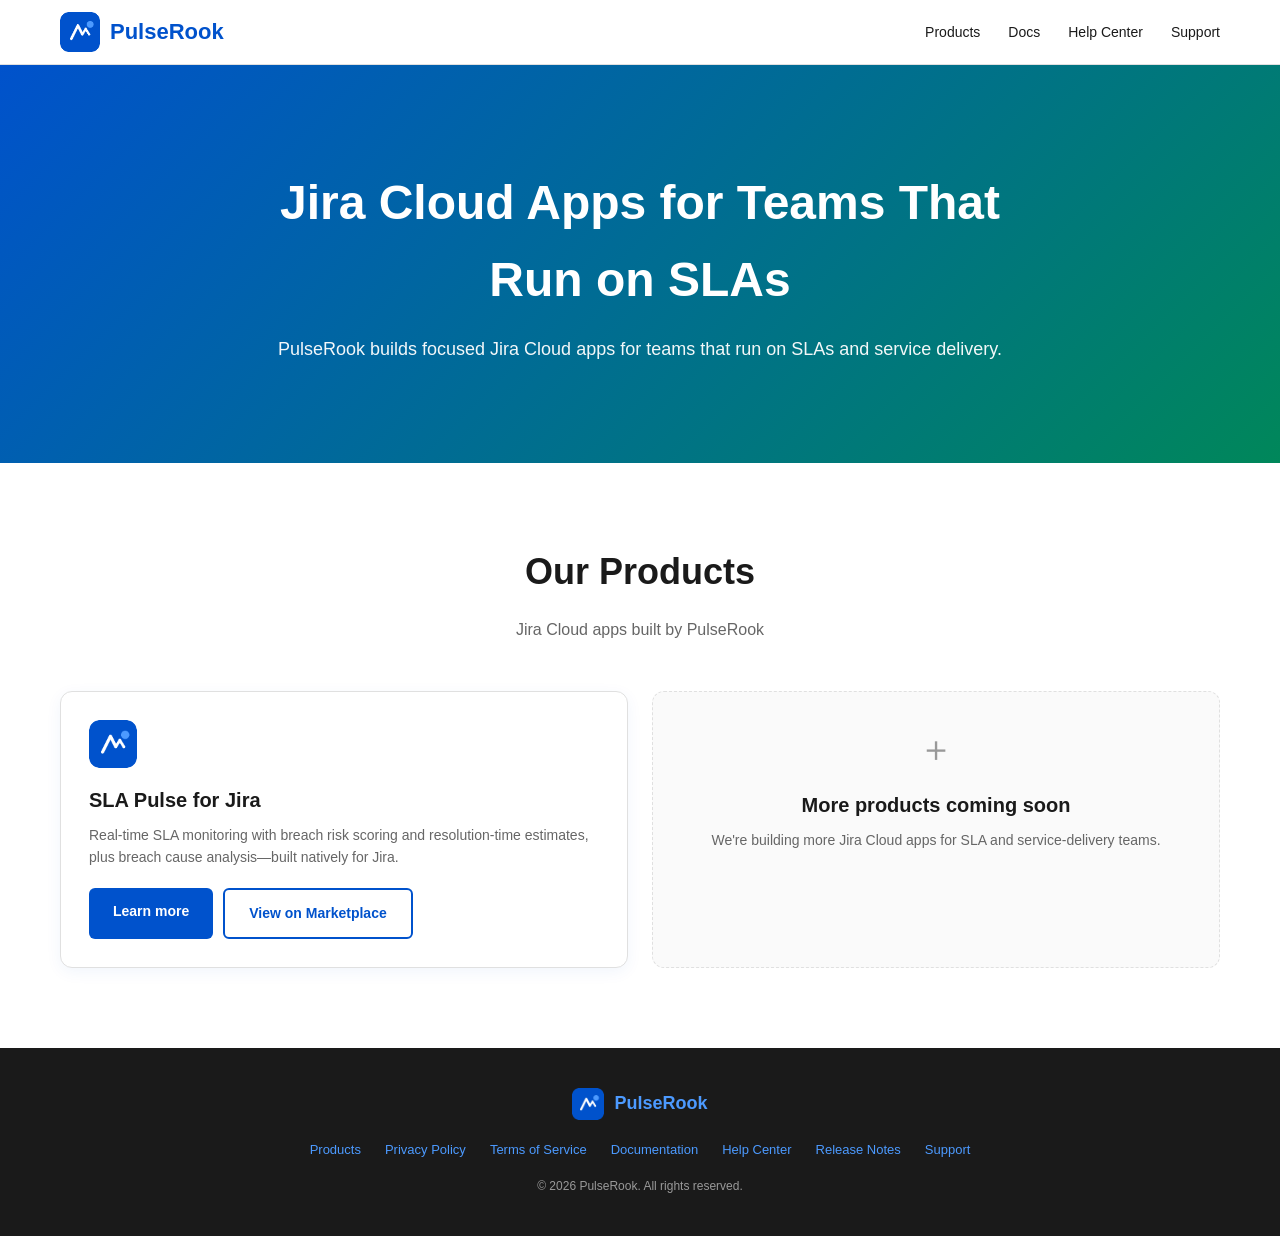
==== commit 87b094b5: "Content accuracy update + v2.7.0 version bump - Remove unverified "tested with 10,000+ issues / no p" ====
--- a/index.html
+++ b/index.html
@@ -58,7 +58,7 @@
             <div class="product-card">
                 <img src="assets/pulserook-logo.png" alt="SLA Pulse for Jira logo" class="product-logo">
                 <h3>SLA Pulse for Jira</h3>
-                <p>Real-time SLA monitoring, breach prediction, and root-cause insights—built natively for Jira.</p>
+                <p>Real-time SLA monitoring with breach risk scoring and resolution-time estimates, plus breach cause analysis—built natively for Jira.</p>
                 <div class="product-actions">
                     <a href="sla-pulse-for-jira.html" class="btn btn-primary">Learn more</a>
                     <a href="https://marketplace.atlassian.com/apps/3460167006/sla-pulse-for-jira" class="btn btn-secondary">View on Marketplace</a>
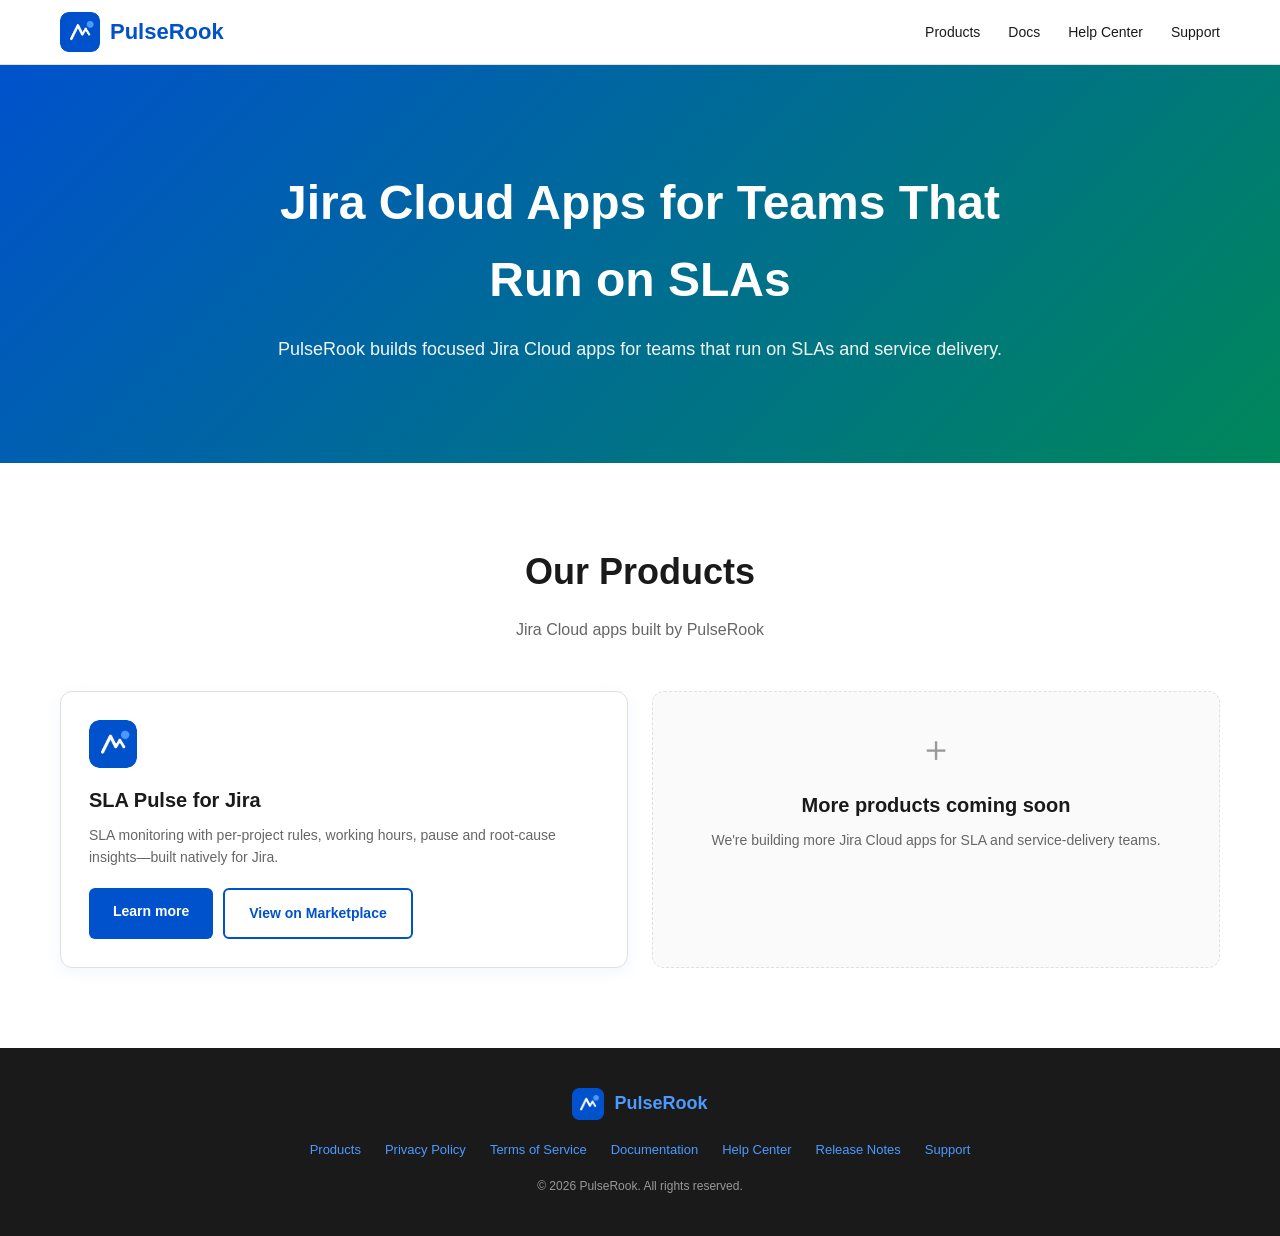
==== commit 35853c47: "Website 2.9.0: release notes, rules docs, SLA rules PDF, help center cleanup - release-notes.html: a" ====
--- a/index.html
+++ b/index.html
@@ -58,7 +58,7 @@
             <div class="product-card">
                 <img src="assets/pulserook-logo.png" alt="SLA Pulse for Jira logo" class="product-logo">
                 <h3>SLA Pulse for Jira</h3>
-                <p>Real-time SLA monitoring with breach risk scoring and resolution-time estimates, plus breach cause analysis—built natively for Jira.</p>
+                <p>SLA monitoring with per-project rules, working hours, pause and root-cause insights—built natively for Jira.</p>
                 <div class="product-actions">
                     <a href="sla-pulse-for-jira.html" class="btn btn-primary">Learn more</a>
                     <a href="https://marketplace.atlassian.com/apps/3460167006/sla-pulse-for-jira" class="btn btn-secondary">View on Marketplace</a>
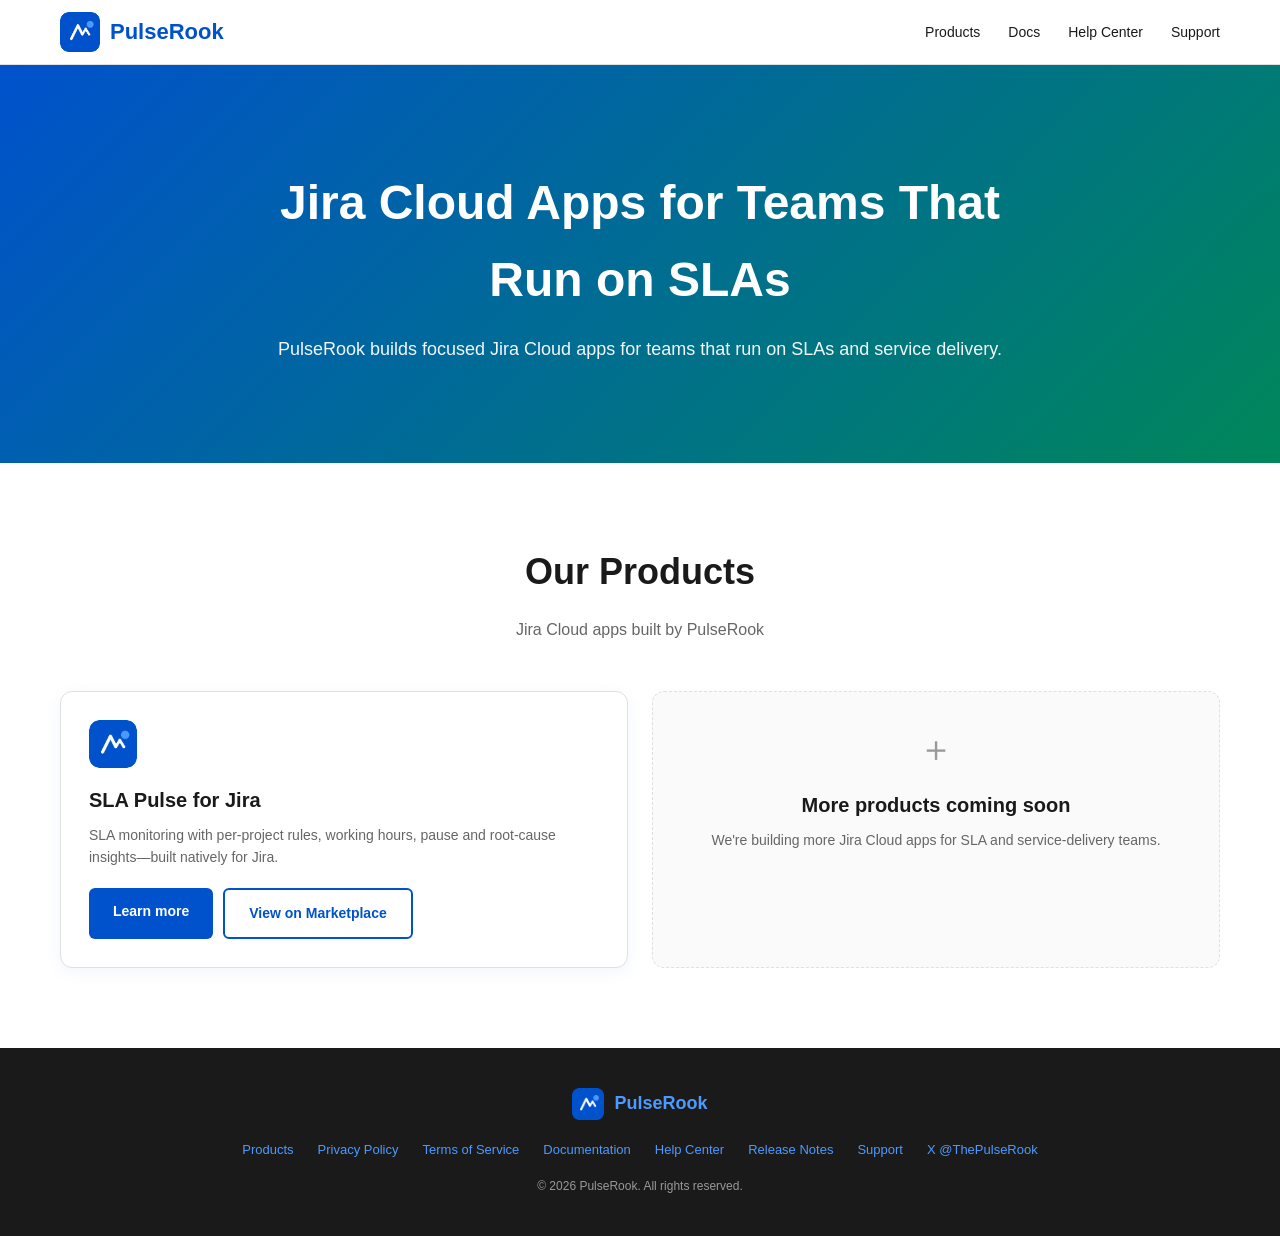
==== commit 1fb961dc: "Add X (Twitter) profile link to the footer of every page Co-Authored-By: Claude Sonnet 5.5 <noreply@" ====
--- a/index.html
+++ b/index.html
@@ -87,6 +87,7 @@
                 <a href="help-center.html">Help Center</a>
                 <a href="release-notes.html">Release Notes</a>
                 <a href="mailto:support@pulserook.com">Support</a>
+                <a href="https://x.com/ThePulseRook" target="_blank" rel="noopener noreferrer">X @ThePulseRook</a>
             </div>
             <div class="footer-copyright">
                 © 2026 PulseRook. All rights reserved.
